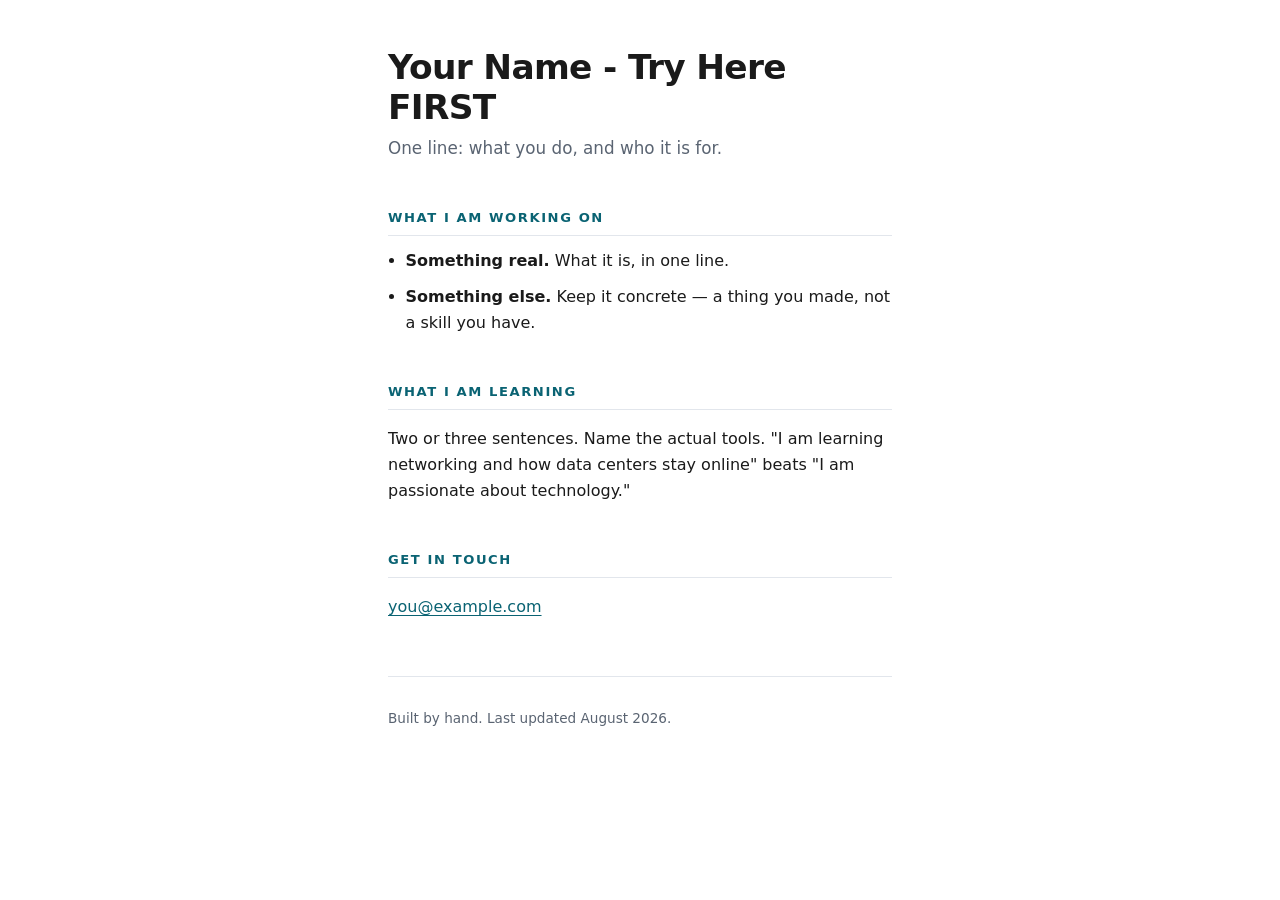
==== index.html @ 35f6a7b6 "Initial commit" ====
<!doctype html>
<html lang="en">

<head>
  <meta charset="utf-8">
  <meta name="viewport" content="width=device-width, initial-scale=1">

  <!-- CHANGE THIS. It is the name on the browser tab, and it is what Google shows. -->
  <title>Your Name — what you build Test</title>

  <!-- CHANGE THIS TOO. One sentence. It is what shows under your link when someone shares it. -->
  <meta name="description" content="One sentence about who you are and what you make.">

  <link rel="stylesheet" href="styles.css">
</head>

<body>

  <header>
    <!-- Exactly ONE h1 on the page. It is your name. -->
    <h1>Your Name - Try Here FIRST</h1>
    <p class="tagline">One line: what you do, and who it is for.</p>
  </header>

  <main>

    <section>
      <h2>What I am working on</h2>
      <ul>
        <li><strong>Something real.</strong> What it is, in one line.</li>
        <li><strong>Something else.</strong> Keep it concrete — a thing you made, not a skill you have.</li>
      </ul>
    </section>

    <section>
      <h2>What I am learning</h2>
      <p>
        Two or three sentences. Name the actual tools. "I am learning networking and how data
        centers stay online" beats "I am passionate about technology."
      </p>
    </section>

    <section>
      <h2>Get in touch</h2>
      <!--
        Put an email you will still control after graduation. If you only have the school one
        today, that is fine — put it in, and change it later. That is what commits are for.
      -->
      <p><a href="mailto:you@example.com">you@example.com</a></p>
    </section>

  </main>

  <footer>
    <p>Built by hand. Last updated <!-- change this when you change the page --> August 2026.</p>
  </footer>

</body>

</html>
---- styles.css ----
/* ============================================================
   styles.css — this is YOURS to change. That is the point.
   Every value below is a decision somebody made. Change one,
   commit, and look at what happened.
   ============================================================ */

/* The custom properties. Change a colour ONCE here and it
   changes everywhere it is used further down. */
:root {
  --ink:        #1a1a1a;   /* body text */
  --muted:      #5a6472;   /* quieter text */
  --accent:     #0a6373;   /* links and rules — make this yours */
  --paper:      #ffffff;
  --line:       #e2e6ec;
  --measure:    34rem;     /* how wide a line of text gets before it wraps */
}

/* A sensible reset. Without border-box, padding makes boxes
   wider than you asked for, and nothing lines up. */
*, *::before, *::after { box-sizing: border-box; }

body {
  margin: 0 auto;
  padding: 3rem 1.25rem 4rem;
  max-width: var(--measure);
  background: var(--paper);
  color: var(--ink);
  font: 1rem/1.65 system-ui, -apple-system, "Segoe UI", Roboto, sans-serif;
}

h1 {
  margin: 0;
  font-size: 2.15rem;
  line-height: 1.15;
  letter-spacing: -0.02em;
}

.tagline {
  margin: 0.5rem 0 0;
  color: var(--muted);
  font-size: 1.05rem;
}

h2 {
  margin: 2.75rem 0 0.75rem;
  padding-bottom: 0.4rem;
  border-bottom: 1px solid var(--line);
  font-size: 0.82rem;
  font-weight: 700;
  letter-spacing: 0.12em;
  text-transform: uppercase;
  color: var(--accent);
}

ul { margin: 0; padding-left: 1.1rem; }
li { margin-bottom: 0.6rem; }

a {
  color: var(--accent);
  text-underline-offset: 3px;
}
a:hover { text-decoration: none; }

footer {
  margin-top: 3.5rem;
  padding-top: 1rem;
  border-top: 1px solid var(--line);
  color: var(--muted);
  font-size: 0.85rem;
}

/* Someone reading this on a phone is the common case, not the
   edge case. Test it there before you call the page done. */
@media (max-width: 30rem) {
  body { padding-top: 2rem; }
  h1   { font-size: 1.8rem; }
}
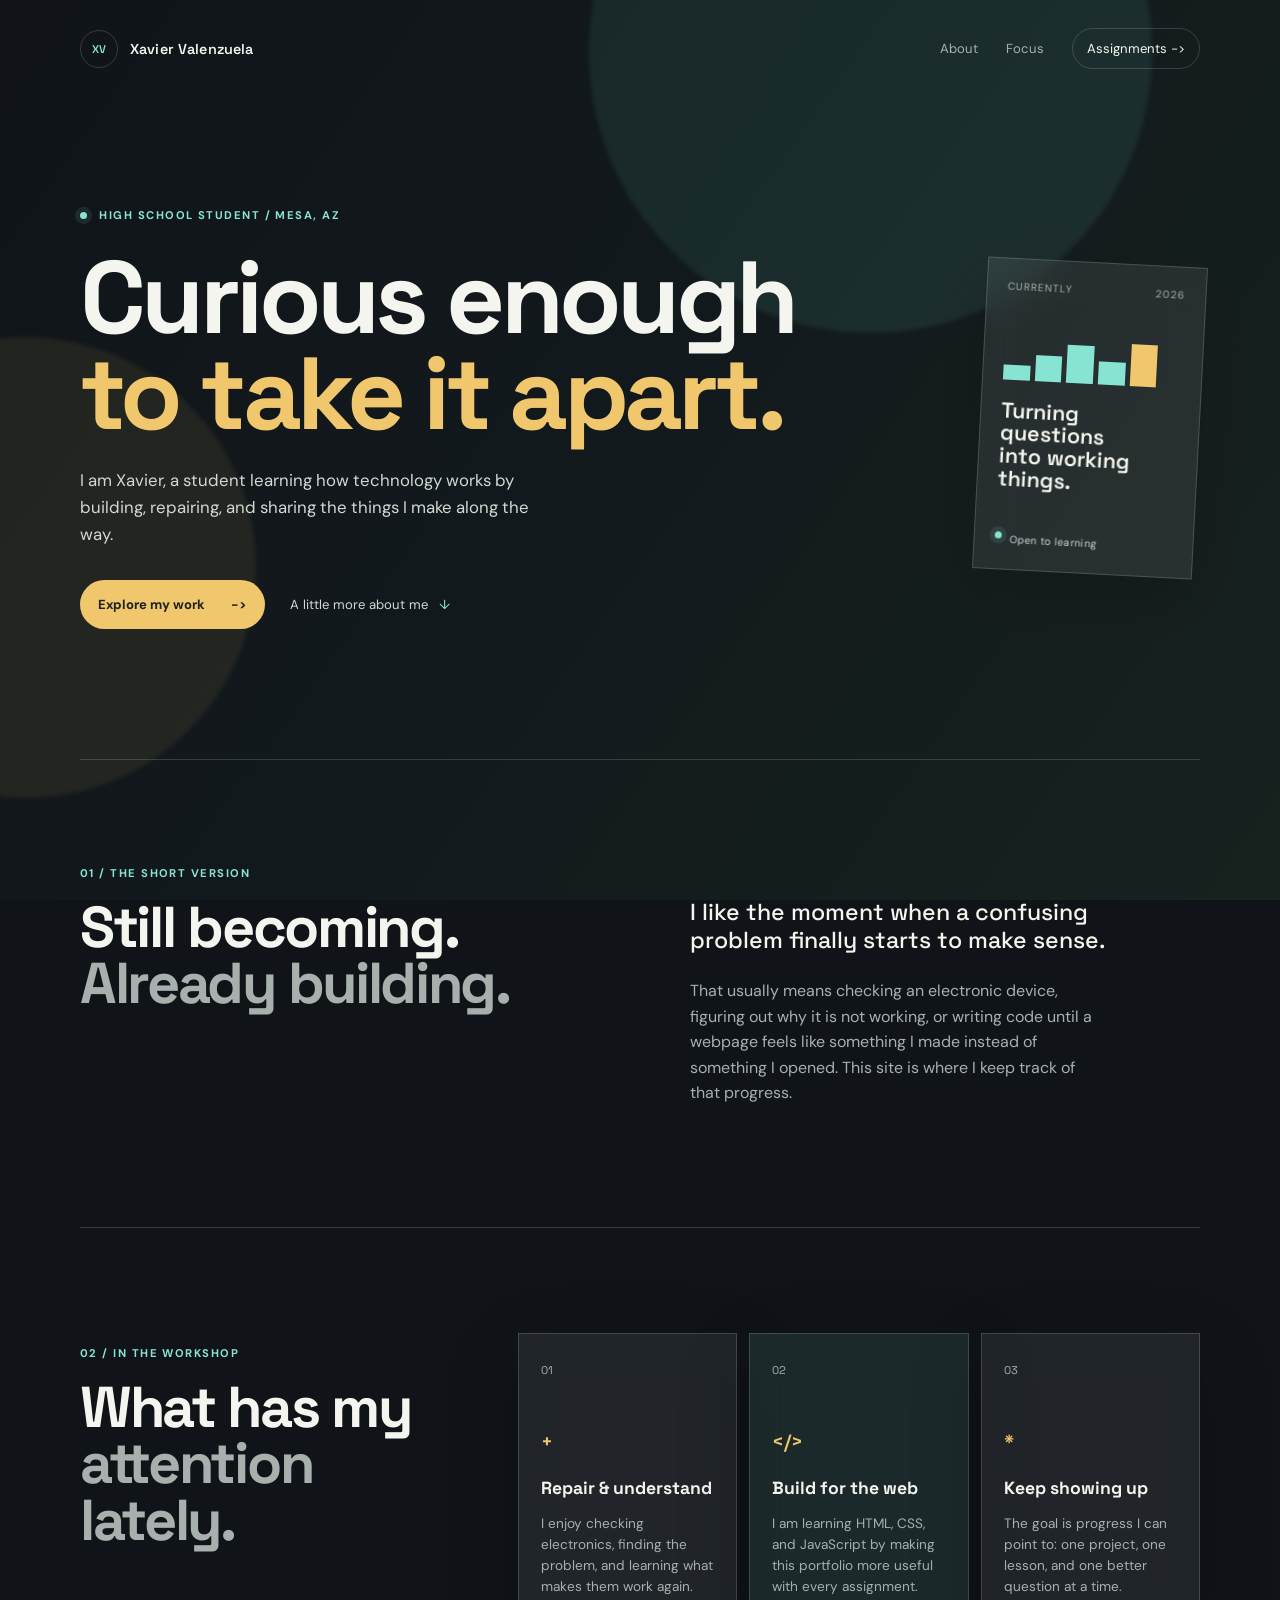
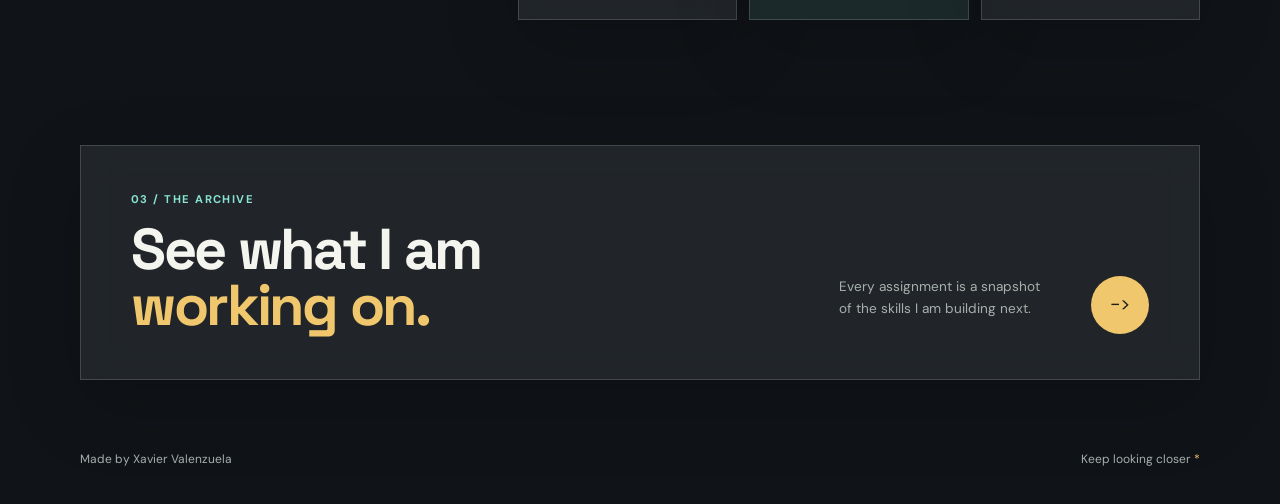
==== commit 7fb8321f: "Landing page" ====
--- a/index.html
+++ b/index.html
@@ -4,57 +4,94 @@
 <head>
   <meta charset="utf-8">
   <meta name="viewport" content="width=device-width, initial-scale=1">
-
-  <!-- CHANGE THIS. It is the name on the browser tab, and it is what Google shows. -->
-  <title>Your Name — what you build Test</title>
-
-  <!-- CHANGE THIS TOO. One sentence. It is what shows under your link when someone shares it. -->
-  <meta name="description" content="One sentence about who you are and what you make.">
-
+  <meta name="theme-color" content="#101418">
+  <meta name="description"
+    content="The portfolio and ongoing work of Xavier Valenzuela, a high school student learning to build with technology.">
+  <title>Xavier Valenzuela | Builder in progress</title>
+  <link rel="preconnect" href="https://fonts.googleapis.com">
+  <link rel="preconnect" href="https://fonts.gstatic.com" crossorigin>
+  <link
+    href="https://fonts.googleapis.com/css2?family=DM+Sans:wght@400;500;600;700&family=Space+Grotesk:wght@500;600;700&display=swap"
+    rel="stylesheet">
   <link rel="stylesheet" href="styles.css">
 </head>
 
 <body>
-
-  <header>
-    <!-- Exactly ONE h1 on the page. It is your name. -->
-    <h1>Your Name - Try Here FIRST</h1>
-    <p class="tagline">One line: what you do, and who it is for.</p>
+  <div class="ambient ambient-one" aria-hidden="true"></div>
+  <div class="ambient ambient-two" aria-hidden="true"></div>
+  <header class="site-header shell">
+    <a class="brand" href="index.html" aria-label="Xavier Valenzuela home"><span class="brand-mark">XV</span><span
+        class="brand-name">Xavier Valenzuela</span></a>
+    <nav aria-label="Main navigation"><a href="#about">About</a><a href="#focus">Focus</a><a class="nav-cta"
+        href="assignments/index.html">Assignments <span aria-hidden="true">-&gt;</span></a></nav>
   </header>
-
   <main>
-
-    <section>
-      <h2>What I am working on</h2>
-      <ul>
-        <li><strong>Something real.</strong> What it is, in one line.</li>
-        <li><strong>Something else.</strong> Keep it concrete — a thing you made, not a skill you have.</li>
-      </ul>
+    <section class="hero shell" aria-labelledby="hero-title">
+      <div class="hero-copy">
+        <p class="eyebrow"><span class="status-dot"></span> High school student / Mesa, AZ</p>
+        <h1 id="hero-title">Curious enough<br><em>to take it apart.</em></h1>
+        <p class="hero-intro">I am Xavier, a student learning how technology works by building, repairing, and sharing
+          the things I make along the way.</p>
+        <div class="hero-actions"><a class="button button-primary" href="assignments/index.html">Explore my work <span
+              aria-hidden="true">-&gt;</span></a><a class="text-link" href="#about">A little more about me <span
+              aria-hidden="true">&#8595;</span></a></div>
+      </div>
+      <div class="hero-note glass-panel" aria-label="Current status">
+        <div class="note-topline"><span>Currently</span><span>2026</span></div>
+        <div class="signal-line" aria-hidden="true"><span></span><span></span><span></span><span></span><span></span>
+        </div>
+        <p>Turning questions<br>into working things.</p>
+        <div class="note-footer"><span class="pulse"></span> Open to learning</div>
+      </div>
     </section>
-
-    <section>
-      <h2>What I am learning</h2>
-      <p>
-        Two or three sentences. Name the actual tools. "I am learning networking and how data
-        centers stay online" beats "I am passionate about technology."
-      </p>
+    <section class="about shell" id="about" aria-labelledby="about-title">
+      <div class="section-heading">
+        <p class="kicker">01 / The short version</p>
+        <h2 id="about-title">Still becoming.<br><span>Already building.</span></h2>
+      </div>
+      <div class="about-copy">
+        <p class="large-copy">I like the moment when a confusing problem finally starts to make sense.</p>
+        <p>That usually means checking an electronic device, figuring out why it is not working, or writing code until a
+          webpage feels like something I made instead of something I opened. This site is where I keep track of that
+          progress.</p>
+      </div>
     </section>
-
-    <section>
-      <h2>Get in touch</h2>
-      <!--
-        Put an email you will still control after graduation. If you only have the school one
-        today, that is fine — put it in, and change it later. That is what commits are for.
-      -->
-      <p><a href="mailto:you@example.com">you@example.com</a></p>
+    <section class="focus shell" id="focus" aria-labelledby="focus-title">
+      <div class="section-heading compact-heading">
+        <p class="kicker">02 / In the workshop</p>
+        <h2 id="focus-title">What has my<br><span>attention lately.</span></h2>
+      </div>
+      <div class="focus-grid">
+        <article class="focus-card glass-panel"><span class="card-number">01</span>
+          <div class="card-icon" aria-hidden="true">+</div>
+          <h3>Repair &amp; understand</h3>
+          <p>I enjoy checking electronics, finding the problem, and learning what makes them work again.</p>
+        </article>
+        <article class="focus-card glass-panel featured-card"><span class="card-number">02</span>
+          <div class="card-icon" aria-hidden="true">&lt;/&gt;</div>
+          <h3>Build for the web</h3>
+          <p>I am learning HTML, CSS, and JavaScript by making this portfolio more useful with every assignment.</p>
+        </article>
+        <article class="focus-card glass-panel"><span class="card-number">03</span>
+          <div class="card-icon" aria-hidden="true">*</div>
+          <h3>Keep showing up</h3>
+          <p>The goal is progress I can point to: one project, one lesson, and one better question at a time.</p>
+        </article>
+      </div>
     </section>
-
+    <section class="work-banner shell glass-panel" aria-labelledby="work-title">
+      <div>
+        <p class="kicker">03 / The archive</p>
+        <h2 id="work-title">See what I am<br><em>working on.</em></h2>
+      </div>
+      <div class="work-action">
+        <p>Every assignment is a snapshot of the skills I am building next.</p><a class="round-arrow"
+          href="assignments/index.html" aria-label="Open assignments">-&gt;</a>
+      </div>
+    </section>
   </main>
-
-  <footer>
-    <p>Built by hand. Last updated <!-- change this when you change the page --> August 2026.</p>
-  </footer>
-
+  <footer class="site-footer shell"><span>Made by Xavier Valenzuela</span><span>Keep looking closer <span
+        class="footer-star" aria-hidden="true">*</span></span></footer>
 </body>
 
 </html>
--- a/styles.css
+++ b/styles.css
@@ -1,77 +1,523 @@
-/* ============================================================
-   styles.css — this is YOURS to change. That is the point.
-   Every value below is a decision somebody made. Change one,
-   commit, and look at what happened.
-   ============================================================ */
-
-/* The custom properties. Change a colour ONCE here and it
-   changes everywhere it is used further down. */
 :root {
-  --ink:        #1a1a1a;   /* body text */
-  --muted:      #5a6472;   /* quieter text */
-  --accent:     #0a6373;   /* links and rules — make this yours */
-  --paper:      #ffffff;
-  --line:       #e2e6ec;
-  --measure:    34rem;     /* how wide a line of text gets before it wraps */
-}
-
-/* A sensible reset. Without border-box, padding makes boxes
-   wider than you asked for, and nothing lines up. */
-*, *::before, *::after { box-sizing: border-box; }
+  --ink: #f4f5ee;
+  --muted: #a8b0ad;
+  --soft: #d2d9d2;
+  --bg: #101418;
+  --panel: rgba(255, 255, 255, .075);
+  --line: rgba(255, 255, 255, .16);
+  --cyan: #87e4d2;
+  --yellow: #f1c76d;
+  --display: "Space Grotesk", sans-serif;
+  --body: "DM Sans", sans-serif;
+}
+
+*,
+*::before,
+*::after {
+  box-sizing: border-box;
+}
+
+html {
+  scroll-behavior: smooth;
+}
 
 body {
+  min-width: 320px;
+  margin: 0;
+  overflow-x: hidden;
+  background: var(--bg);
+  color: var(--ink);
+  font: 400 1rem/1.6 var(--body);
+}
+
+body::before {
+  position: fixed;
+  inset: 0;
+  z-index: -2;
+  background: linear-gradient(125deg, #101418 0%, #12191d 48%, #17221f 100%);
+  content: "";
+}
+
+.ambient {
+  position: fixed;
+  z-index: -1;
+  border-radius: 50%;
+  filter: blur(2px);
+  pointer-events: none;
+}
+
+.ambient-one {
+  top: -18vw;
+  right: 10vw;
+  width: 44vw;
+  height: 44vw;
+  background: rgba(109, 226, 200, .09);
+}
+
+.ambient-two {
+  bottom: 8vw;
+  left: -16vw;
+  width: 36vw;
+  height: 36vw;
+  background: rgba(241, 199, 109, .08);
+}
+
+.shell {
+  width: min(1120px, calc(100% - 48px));
   margin: 0 auto;
-  padding: 3rem 1.25rem 4rem;
-  max-width: var(--measure);
-  background: var(--paper);
+}
+
+a {
+  color: inherit;
+  text-decoration: none;
+}
+
+a:focus-visible {
+  outline: 2px solid var(--yellow);
+  outline-offset: 5px;
+}
+
+.site-header {
+  display: flex;
+  align-items: center;
+  justify-content: space-between;
+  padding: 28px 0;
+}
+
+.brand {
+  display: inline-flex;
+  align-items: center;
+  gap: 12px;
+  font: 600 .9rem var(--display);
+  letter-spacing: .01em;
+}
+
+.brand-mark {
+  display: grid;
+  width: 38px;
+  height: 38px;
+  place-items: center;
+  border: 1px solid var(--line);
+  border-radius: 50%;
+  color: var(--cyan);
+  font-size: .7rem;
+}
+
+nav {
+  display: flex;
+  align-items: center;
+  gap: 28px;
+  color: var(--muted);
+  font-size: .82rem;
+}
+
+nav a {
+  transition: color 180ms ease;
+}
+
+nav a:hover {
   color: var(--ink);
-  font: 1rem/1.65 system-ui, -apple-system, "Segoe UI", Roboto, sans-serif;
+}
+
+.nav-cta {
+  padding: 9px 14px;
+  border: 1px solid var(--line);
+  border-radius: 999px;
+  color: var(--ink);
+}
+
+.hero {
+  display: grid;
+  grid-template-columns: minmax(0, 1fr) 220px;
+  align-items: end;
+  gap: 80px;
+  min-height: 600px;
+  padding: 110px 0 130px;
+}
+
+.eyebrow,
+.kicker {
+  margin: 0;
+  color: var(--cyan);
+  font-size: .7rem;
+  font-weight: 700;
+  letter-spacing: .13em;
+  text-transform: uppercase;
+}
+
+.status-dot,
+.pulse {
+  display: inline-block;
+  width: 7px;
+  height: 7px;
+  margin-right: 8px;
+  border-radius: 50%;
+  background: var(--cyan);
+  box-shadow: 0 0 0 5px rgba(135, 228, 210, .1);
+}
+
+h1,
+h2,
+h3,
+p {
+  margin-top: 0;
+}
+
+h1,
+h2,
+h3 {
+  font-family: var(--display);
 }
 
 h1 {
+  max-width: 760px;
+  margin: 25px 0;
+  font-size: clamp(3.7rem, 8vw, 7.2rem);
+  line-height: .94;
+  letter-spacing: -.045em;
+}
+
+h1 em,
+h2 em {
+  color: var(--yellow);
+  font-style: normal;
+}
+
+.hero-intro {
+  max-width: 470px;
+  margin-bottom: 32px;
+  color: var(--soft);
+  font-size: 1.05rem;
+}
+
+.hero-actions {
+  display: flex;
+  align-items: center;
+  gap: 25px;
+  flex-wrap: wrap;
+}
+
+.button {
+  display: inline-flex;
+  align-items: center;
+  gap: 26px;
+  padding: 14px 18px;
+  border-radius: 999px;
+  font-size: .82rem;
+  font-weight: 700;
+}
+
+.button-primary {
+  background: var(--yellow);
+  color: #1d211e;
+}
+
+.text-link {
+  color: var(--soft);
+  font-size: .82rem;
+}
+
+.text-link span {
+  margin-left: 7px;
+  color: var(--cyan);
+}
+
+.glass-panel {
+  border: 1px solid var(--line);
+  background: var(--panel);
+  box-shadow: 0 24px 70px rgba(0, 0, 0, .2);
+  backdrop-filter: blur(18px);
+}
+
+.hero-note {
+  align-self: center;
+  padding: 20px;
+  transform: rotate(3deg);
+}
+
+.note-topline,
+.note-footer {
+  display: flex;
+  justify-content: space-between;
+  color: var(--muted);
+  font-size: .65rem;
+  letter-spacing: .1em;
+  text-transform: uppercase;
+}
+
+.note-topline {
+  padding-bottom: 42px;
+}
+
+.note-footer {
+  justify-content: flex-start;
+  margin-top: 42px;
+  color: var(--soft);
+  letter-spacing: .04em;
+  text-transform: none;
+}
+
+.signal-line {
+  display: flex;
+  align-items: end;
+  gap: 5px;
+  height: 42px;
+  margin-bottom: 20px;
+}
+
+.signal-line span {
+  width: 15%;
+  background: var(--cyan);
+}
+
+.signal-line span:nth-child(1) {
+  height: 35%;
+}
+
+.signal-line span:nth-child(2) {
+  height: 60%;
+}
+
+.signal-line span:nth-child(3) {
+  height: 90%;
+}
+
+.signal-line span:nth-child(4) {
+  height: 54%;
+}
+
+.signal-line span:nth-child(5) {
+  height: 100%;
+  background: var(--yellow);
+}
+
+.hero-note p {
   margin: 0;
-  font-size: 2.15rem;
-  line-height: 1.15;
-  letter-spacing: -0.02em;
-}
-
-.tagline {
-  margin: 0.5rem 0 0;
-  color: var(--muted);
-  font-size: 1.05rem;
+  font: 600 1.35rem/1.05 var(--display);
+}
+
+.about,
+.focus {
+  padding: 105px 0;
+  border-top: 1px solid var(--line);
+}
+
+.about {
+  display: grid;
+  grid-template-columns: 1fr 1fr;
+  gap: 100px;
 }
 
 h2 {
-  margin: 2.75rem 0 0.75rem;
-  padding-bottom: 0.4rem;
-  border-bottom: 1px solid var(--line);
-  font-size: 0.82rem;
-  font-weight: 700;
-  letter-spacing: 0.12em;
-  text-transform: uppercase;
-  color: var(--accent);
-}
-
-ul { margin: 0; padding-left: 1.1rem; }
-li { margin-bottom: 0.6rem; }
-
-a {
-  color: var(--accent);
-  text-underline-offset: 3px;
-}
-a:hover { text-decoration: none; }
-
-footer {
-  margin-top: 3.5rem;
-  padding-top: 1rem;
-  border-top: 1px solid var(--line);
-  color: var(--muted);
-  font-size: 0.85rem;
-}
-
-/* Someone reading this on a phone is the common case, not the
-   edge case. Test it there before you call the page done. */
-@media (max-width: 30rem) {
-  body { padding-top: 2rem; }
-  h1   { font-size: 1.8rem; }
-}
+  margin: 16px 0 0;
+  font-size: clamp(2.3rem, 4.5vw, 4.2rem);
+  line-height: .98;
+  letter-spacing: -.04em;
+}
+
+h2 span {
+  color: var(--muted);
+}
+
+.about-copy {
+  max-width: 470px;
+  padding-top: 34px;
+  color: var(--muted);
+}
+
+.about-copy .large-copy {
+  color: var(--ink);
+  font: 500 1.45rem/1.2 var(--display);
+}
+
+.about-copy p:last-child {
+  max-width: 410px;
+}
+
+.focus {
+  display: grid;
+  grid-template-columns: .7fr 1.3fr;
+  gap: 70px;
+}
+
+.compact-heading {
+  padding-top: 12px;
+}
+
+.focus-grid {
+  display: grid;
+  grid-template-columns: repeat(3, 1fr);
+  gap: 12px;
+}
+
+.focus-card {
+  min-height: 280px;
+  padding: 22px;
+  transition: transform 200ms ease, border-color 200ms ease;
+}
+
+.focus-card:hover {
+  transform: translateY(-6px);
+  border-color: rgba(135, 228, 210, .5);
+}
+
+.featured-card {
+  background: rgba(135, 228, 210, .1);
+}
+
+.card-number {
+  color: var(--muted);
+  font: .7rem var(--display);
+}
+
+.card-icon {
+  margin: 48px 0 20px;
+  color: var(--yellow);
+  font: 600 1.2rem var(--display);
+}
+
+.focus-card h3 {
+  margin-bottom: 10px;
+  font-size: 1.1rem;
+}
+
+.focus-card p {
+  margin: 0;
+  color: var(--muted);
+  font-size: .85rem;
+  line-height: 1.55;
+}
+
+.work-banner {
+  display: flex;
+  align-items: end;
+  justify-content: space-between;
+  gap: 40px;
+  margin-top: 20px;
+  padding: 45px 50px;
+}
+
+.work-banner h2 {
+  margin-top: 12px;
+}
+
+.work-action {
+  display: flex;
+  align-items: center;
+  gap: 35px;
+  max-width: 310px;
+  color: var(--muted);
+  font-size: .85rem;
+}
+
+.round-arrow {
+  display: grid;
+  flex: 0 0 auto;
+  width: 58px;
+  height: 58px;
+  place-items: center;
+  border-radius: 50%;
+  background: var(--yellow);
+  color: #1d211e;
+  font-size: 1.2rem;
+  transition: transform 200ms ease;
+}
+
+.round-arrow:hover {
+  transform: rotate(-35deg);
+}
+
+.site-footer {
+  display: flex;
+  justify-content: space-between;
+  padding: 70px 0 35px;
+  color: var(--muted);
+  font-size: .75rem;
+}
+
+.footer-star {
+  color: var(--yellow);
+}
+
+@media (max-width: 760px) {
+  .shell {
+    width: min(100% - 36px, 560px);
+  }
+
+  nav a:not(.nav-cta) {
+    display: none;
+  }
+
+  .hero {
+    grid-template-columns: 1fr;
+    gap: 50px;
+    min-height: auto;
+    padding: 85px 0 100px;
+  }
+
+  .hero-note {
+    justify-self: end;
+    width: min(220px, 70%);
+  }
+
+  .about,
+  .focus {
+    grid-template-columns: 1fr;
+    gap: 35px;
+    padding: 75px 0;
+  }
+
+  .about-copy {
+    padding-top: 0;
+  }
+
+  .focus-grid {
+    grid-template-columns: 1fr;
+  }
+
+  .focus-card {
+    min-height: auto;
+  }
+
+  .card-icon {
+    margin: 25px 0 14px;
+  }
+
+  .work-banner {
+    align-items: start;
+    flex-direction: column;
+    padding: 32px;
+  }
+
+  .work-action {
+    width: 100%;
+    justify-content: space-between;
+  }
+}
+
+@media (max-width: 440px) {
+  .site-header {
+    padding-top: 20px;
+  }
+
+  .brand-name {
+    max-width: 120px;
+    line-height: 1.1;
+  }
+
+  h1 {
+    font-size: clamp(3.3rem, 17vw, 4.7rem);
+  }
+
+  .hero-actions {
+    align-items: flex-start;
+    flex-direction: column;
+    gap: 18px;
+  }
+
+  .site-footer {
+    align-items: flex-start;
+    flex-direction: column;
+    gap: 10px;
+  }
+}
